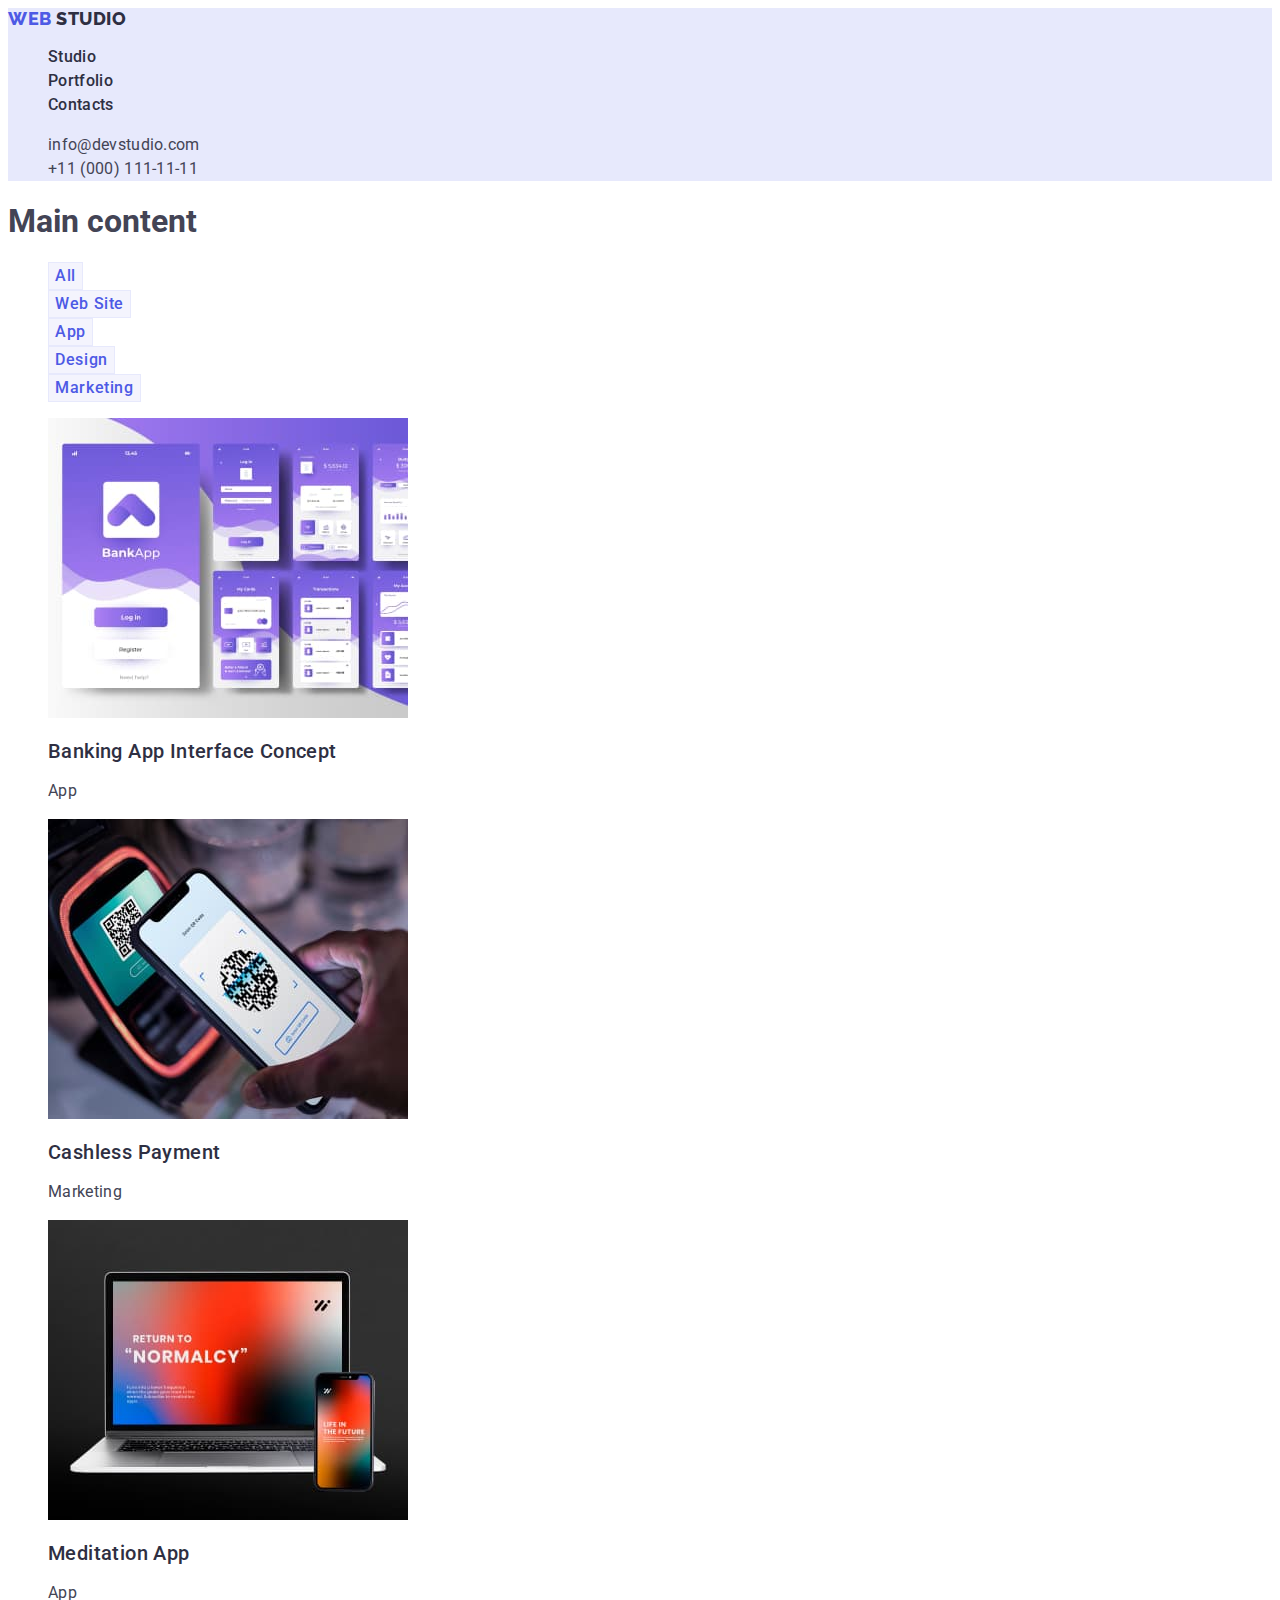
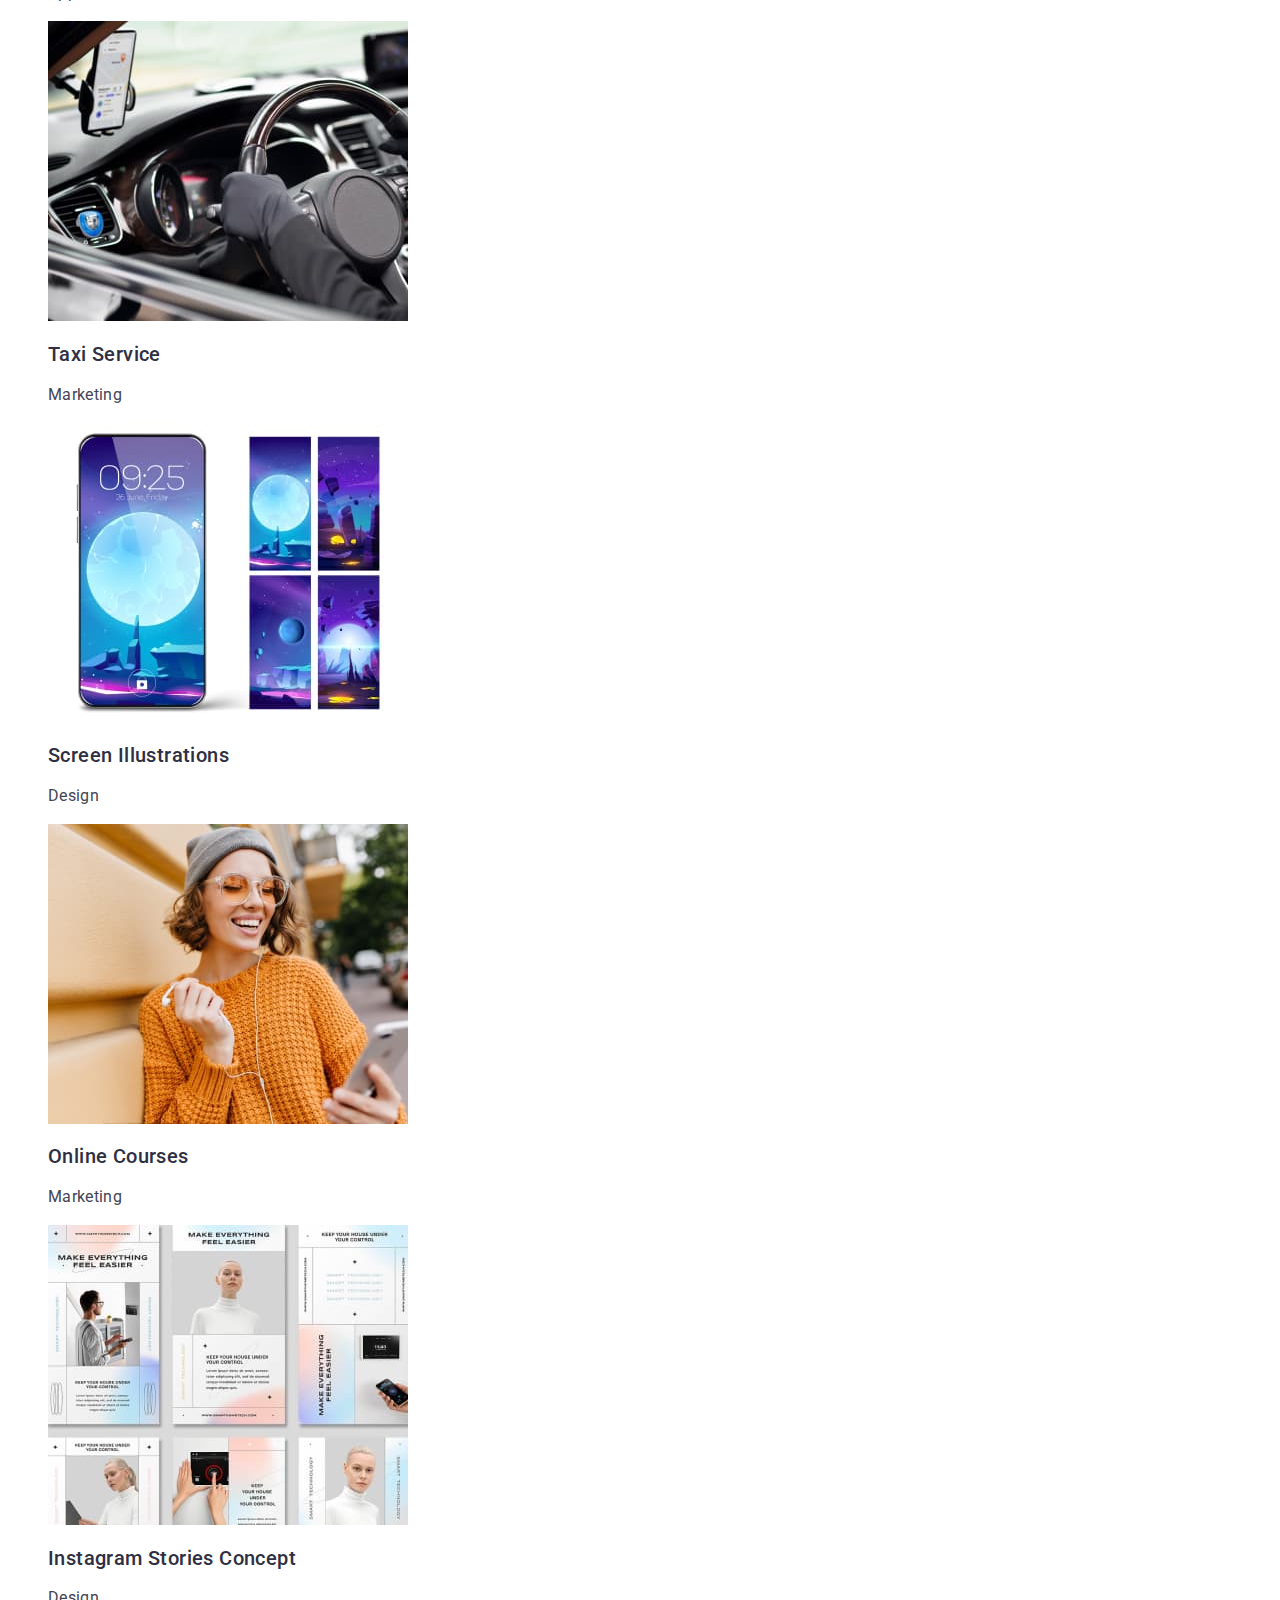
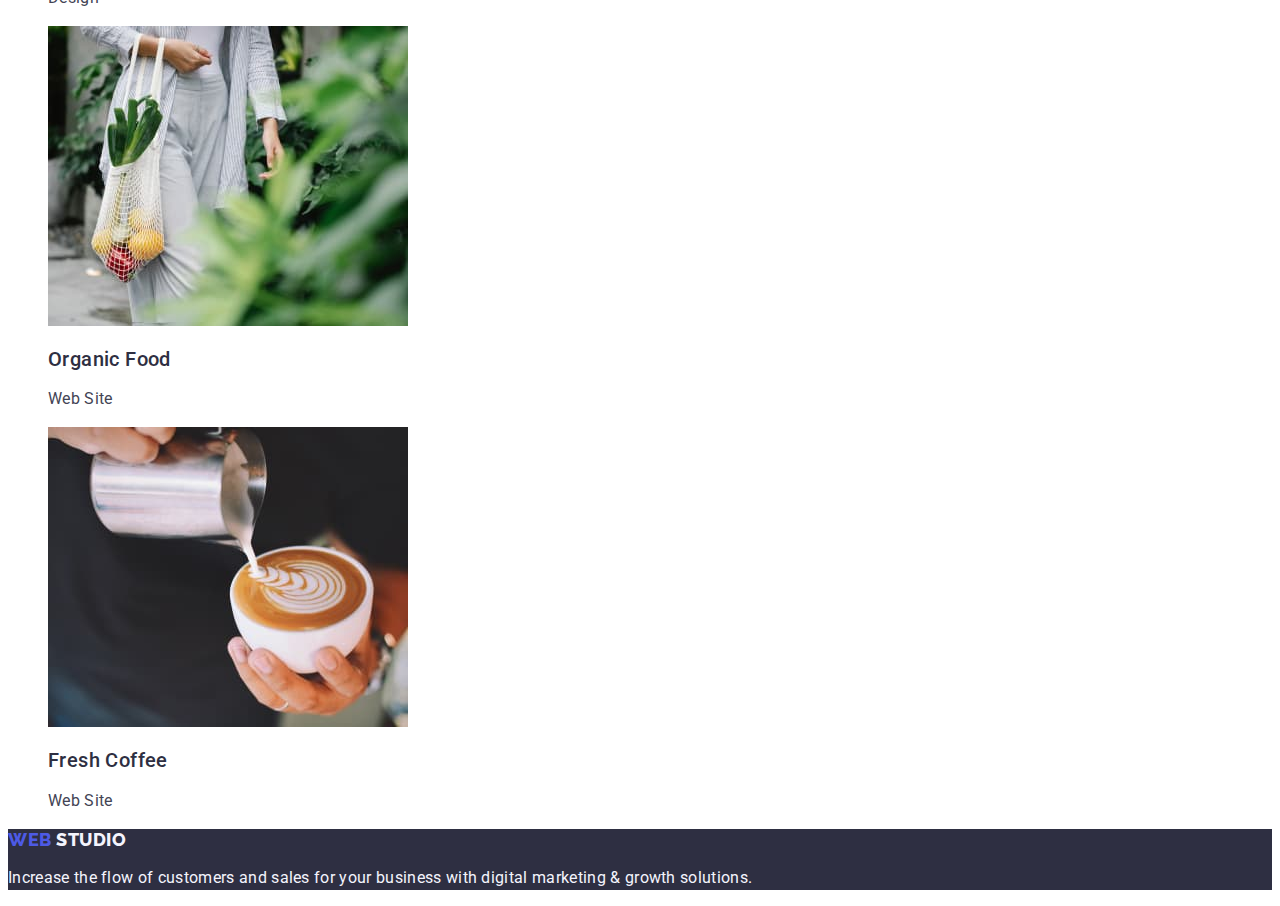
==== portfolio.html @ 9fca0a79 "Initial commit" ====
<!DOCTYPE html>
<html lang="en">
  <head>
    <meta charset="UTF-8" />
    <meta name="viewport" content="width=device-width, initial-scale=1.0" />
    <title>Portfolio</title>
    <link rel="preconnect" href="https://fonts.googleapis.com" />
    <link rel="preconnect" href="https://fonts.gstatic.com" crossorigin />
    <link
      href="https://fonts.googleapis.com/css2?family=Raleway:wght@800&family=Roboto:wght@400;500;700;900&display=swap"
      rel="stylesheet"
    />
    <link rel="stylesheet" href="./css/style.css" />
  </head>
  <body>
    <header class="page-header">
      <nav class="navigation">
        <a class="page-logo link" href="./index.html">
          Web <span class="logo-second-part">Studio</span>
        </a>
        <ul class="menu list">
          <li class="menu-item">
            <a class="menu-link link" href="./index.html">Studio</a>
          </li>
          <li class="menu-item">
            <a class="menu-link link" href="./portfolio.html">Portfolio</a>
          </li>
          <li class="menu-item">
            <a class="menu-link link" href="">Contacts</a>
          </li>
        </ul>
      </nav>
      <address class="contact-info">
        <ul class="contact list">
          <li class="contact-list-item">
            <a class="contact-list-link link" href="mailto:info@devstudio.com"
              >info@devstudio.com</a
            >
          </li>
          <li class="contact-list-item">
            <a class="contact-list-link link" href="tel:+110001111111"
              >+11 (000) 111-11-11</a
            >
          </li>
        </ul>
      </address>
    </header>
    <main>
      <section class="main-section">
        <h1>Main content</h1>
        <ul class="buttin-filter list">
          <li><button class="btn" type="button">All</button></li>
          <li><button class="btn" type="button">Web Site</button></li>
          <li><button class="btn" type="button">App</button></li>
          <li><button class="btn" type="button">Design</button></li>
          <li><button class="btn" type="button">Marketing</button></li>
        </ul>
        <ul class="all-blocks list">
          <li class="block">
            <a href="" class="link"
              ><img
                src="./images/banking_app.jpg"
                alt="Banking App Interface Concept"
                width="360"
              />
              <h2 class="block-title">Banking App Interface Concept</h2>
              <p class="block-text">App</p>
            </a>
          </li>
          <li class="block link">
            <a href="" class="link"
              ><img
                src="./images/cashless_payment.jpg"
                alt="Cashless Payment"
                width="360"
              />
              <h2 class="block-title">Cashless Payment</h2>
              <p class="block-text">Marketing</p>
            </a>
          </li>
          <li class="block link">
            <a href="" class="link"
              ><img
                src="./images/meditation_app.jpg"
                alt="Meditation App"
                width="360"
              />
              <h2 class="block-title">Meditation App</h2>
              <p class="block-text">App</p>
            </a>
          </li>
          <li class="block link">
            <a href="" class="link">
              <img
                src="./images/taxi_service.jpg"
                alt="Taxi Service"
                width="360"
              />
              <h2 class="block-title">Taxi Service</h2>
              <p class="block-text">Marketing</p>
            </a>
          </li>
          <li class="block link">
            <a href="" class="link">
              <img
                src="./images/screen_illustrations.jpg"
                alt="Screen Illustrations"
                width="360"
              />
              <h2 class="block-title">Screen Illustrations</h2>
              <p class="block-text">Design</p>
            </a>
          </li>
          <li class="block link">
            <a href="" class="link">
              <img
                src="./images/online_courses.jpg"
                alt="Online Courses"
                width="360"
              />
              <h2 class="block-title">Online Courses</h2>
              <p class="block-text">Marketing</p>
            </a>
          </li>
          <li class="block link">
            <a href="" class="link">
              <img
                src="./images/instagram_stories_concept.jpg"
                alt="Instagram Stories Concept"
                width="360"
              />
              <h2 class="block-title">Instagram Stories Concept</h2>
              <p class="block-text">Design</p>
            </a>
          </li>
          <li class="block link">
            <a href="" class="link">
              <img
                src="./images/organic_food.jpg"
                alt="Organic Food"
                width="360"
              />
              <h2 class="block-title">Organic Food</h2>
              <p class="block-text">Web Site</p>
            </a>
          </li>
          <li class="block link">
            <a href="" class="link">
              <img
                src="./images/fresh_coffee.jpg"
                alt="Fresh Coffee"
                width="360"
              />
              <h2 class="block-title">Fresh Coffee</h2>
              <p class="block-text">Web Site</p>
            </a>
          </li>
        </ul>
      </section>
    </main>
    <footer class="footer">
      <a class="footer-logo link" href="./index.html">
        Web <span class="footer-logo-second-part">Studio</span>
      </a>
      <p class="footer-description">
        Increase the flow of customers and sales for your business with digital
        marketing & growth solutions.
      </p>
    </footer>
  </body>
</html>
---- css/style.css ----
/*Common styles*/
:root {
  --primary-color: #2e2f42; /*Modal overlay, main color*/
  --secondary-color: #434455; /*Text, secondary color*/
  --accent-color: #4d5ae5; /*Primary Brand, accent color*/
  --focus-color: #ffffff; /*White focus, background*/
  --secondary-background-color: #e7e9fc; /*Accent, bgc of header*/
  --passive-background-color: #f4f4fd; /*Light, button bgc*/
  --active-background-color: #404bbf; /*Pressed state, active bgc*/
}
body {
  font-family: "Roboto", sans-serif;
  color: var(--secondary-color);
  background-color: var(--focus-color);
}
.link {
  text-decoration: none;
}
.list {
  list-style: none;
}
button:hover,
button:focus {
  color: var(--focus-color);
  background-color: var(--active-background-color);
}
.button {
  font-family: "Roboto", sans-serif;
  background-color: var(--accent-color);
  color: var(--focus-color);
}
button {
  cursor: pointer;
  color: var(--accent-color);
  font-size: 16px;
  font-style: normal;
  font-weight: 500;
  line-height: 1.5;
  letter-spacing: 0.04em;
  border: 1px solid var(--secondary-background-color);
  background-color: var(--passive-background-color);
}
.btn {
  font-family: "Roboto", sans-serif;
}
a:hover,
a:focus {
  color: var(--active-background-color);
}
/*Common styles*/

/* Header styles*/
.page-header {
  background: var(--secondary-background-color);
}
.page-logo {
  font-family: "Raleway", sans-serif;
  font-weight: 800;
  font-size: 18px;
  line-height: 1.17;
  letter-spacing: 0.03em;
  text-transform: uppercase;
  color: var(--accent-color);
  text-decoration: none;
}
.logo-second-part {
  color: var(--primary-color);
}
.menu-link {
  font-weight: 500;
  font-size: 16px;
  line-height: 1.5;
  letter-spacing: 0.02em;
  color: var(--primary-color);
}
.menu-link:hover,
.menu-link:focus {
  color: var(--active-background-color);
}
.contact-info {
  font-style: normal;
}
.contact-list-link {
  line-height: 1.5;
  letter-spacing: 0.02em;
  color: var(--secondary-color);
}
.contact-list-link:hover,
.contact-list-link:focus {
  color: var(--active-background-color);
}
/* Header styles*/

/*Main page styles*/
.list-item-heading {
  font-weight: 500;
  font-size: 20px;
  line-height: 1.2;
  letter-spacing: 0.02em;
  color: var(--primary-color);
}
.list-item-description {
  font-size: 16px;
  line-height: 1.5;
  letter-spacing: 0.02em;
  color: var(--secondary-color);
}
.list-item {
  background-color: #ffffff;
}
.secondary-title {
  font-size: 36px;
  line-height: 1.11;
  text-align: center;
  letter-spacing: 0.02em;
  text-transform: capitalize;
  color: var(--primary-color);
}
.our-team {
  background-color: var(--passive-background-color);
}
.order-service {
  background-color: var(--primary-color);
}
.main-title {
  font-size: 56px;
  line-height: 1.07;
  letter-spacing: 0.02em;
  color: var(--focus-color);
  text-align: center;
}

/*Main page styles*/
.section-title {
  font-size: 20px;
  font-weight: 500;
  color: var(--primary-color);
  line-height: 1.2;
}
.section-text {
  font-size: 16px;
  color: var(--secondary-color);
  line-height: 1.5;
}
/*Portfolio styles*/
.block-title {
  font-weight: 500;
  font-size: 20px;
  line-height: 1.2;
  letter-spacing: 0.02em;
  color: var(--primary-color);
}
.block-text {
  line-height: 1.5;
  letter-spacing: 0.02em;
  color: var(--secondary-color);
}
/*Portfolio styles*/

/*Footer styles*/
.footer {
  background-color: var(--primary-color);
}
.footer-logo {
  font-family: "Raleway", sans-serif;
  font-weight: 800;
  font-size: 18px;
  line-height: 1.17;
  letter-spacing: 0.03em;
  text-transform: uppercase;
  color: var(--accent-color);
  text-decoration: none;
}
.footer-logo-second-part {
  color: var(--passive-background-color);
}
.footer-description {
  line-height: 1.5;
  color: var(--passive-background-color);
  letter-spacing: 0.02em;
}
/*Footer styles*/
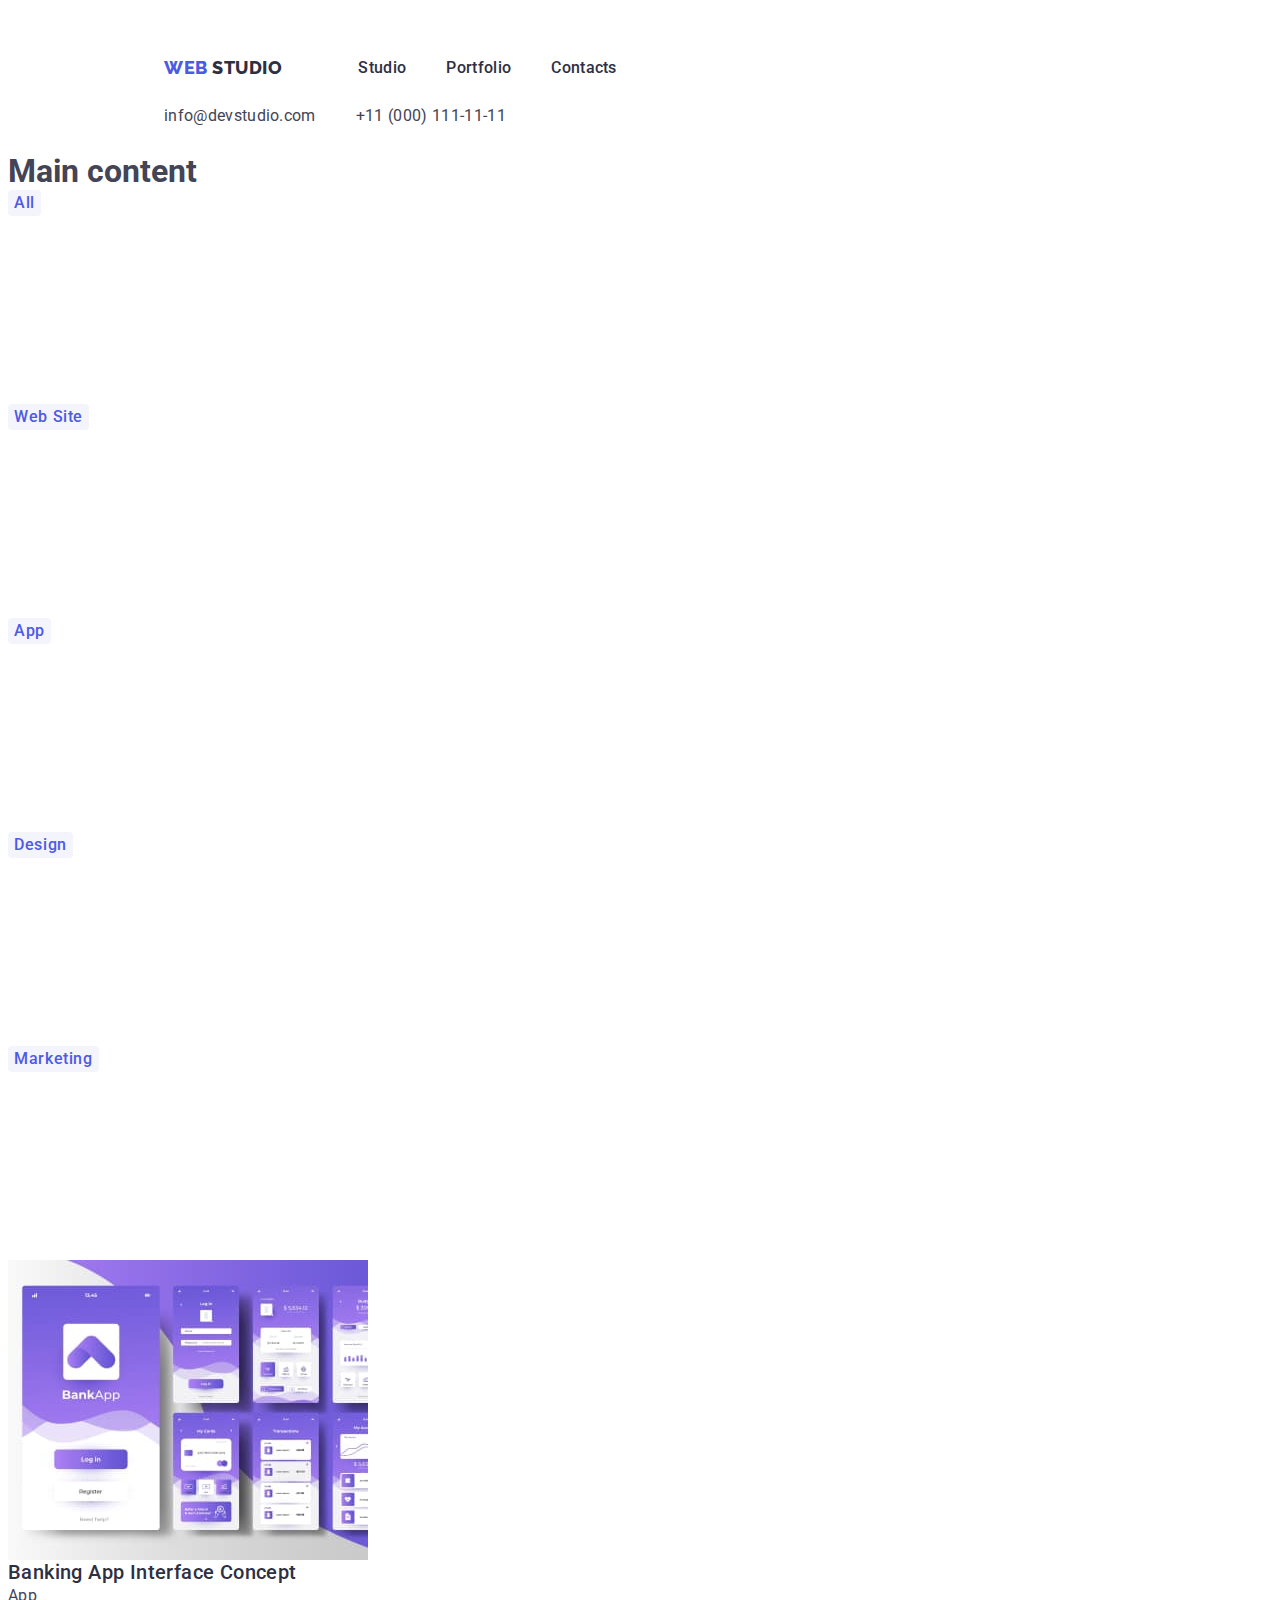
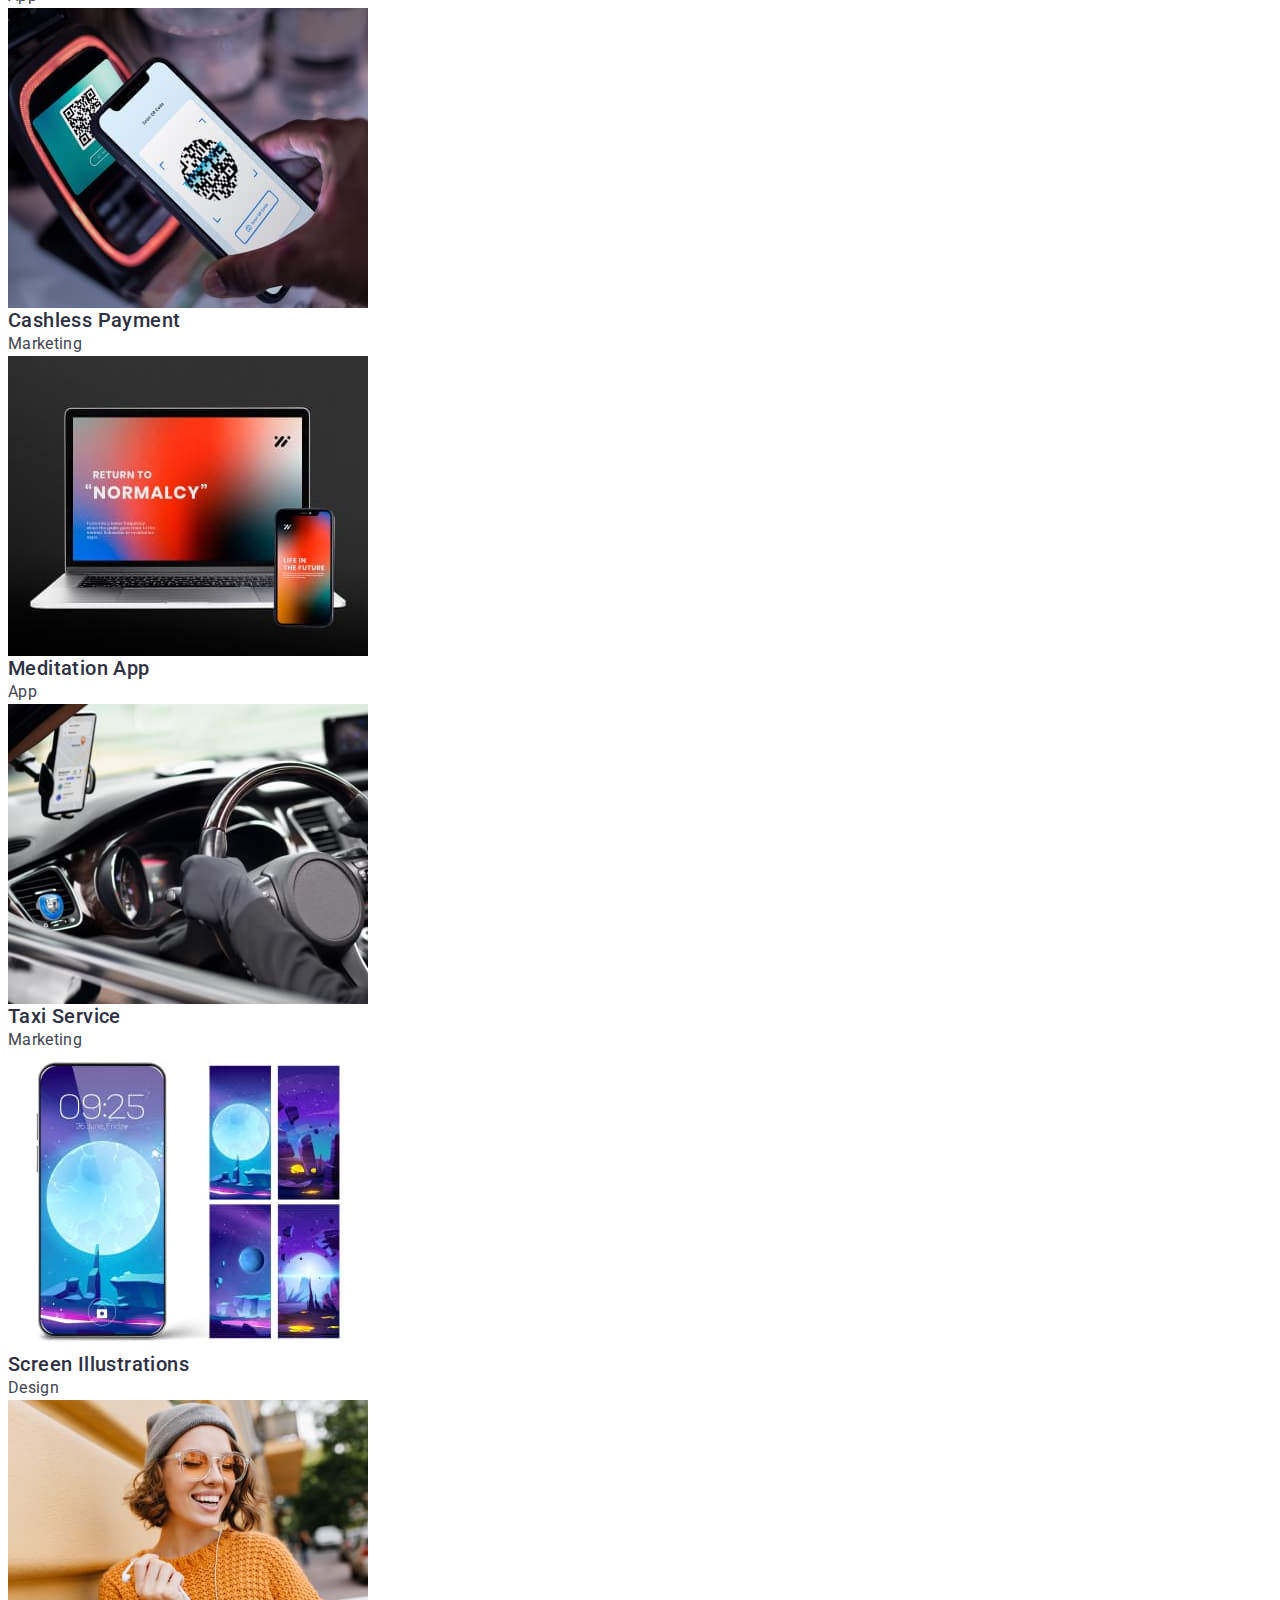
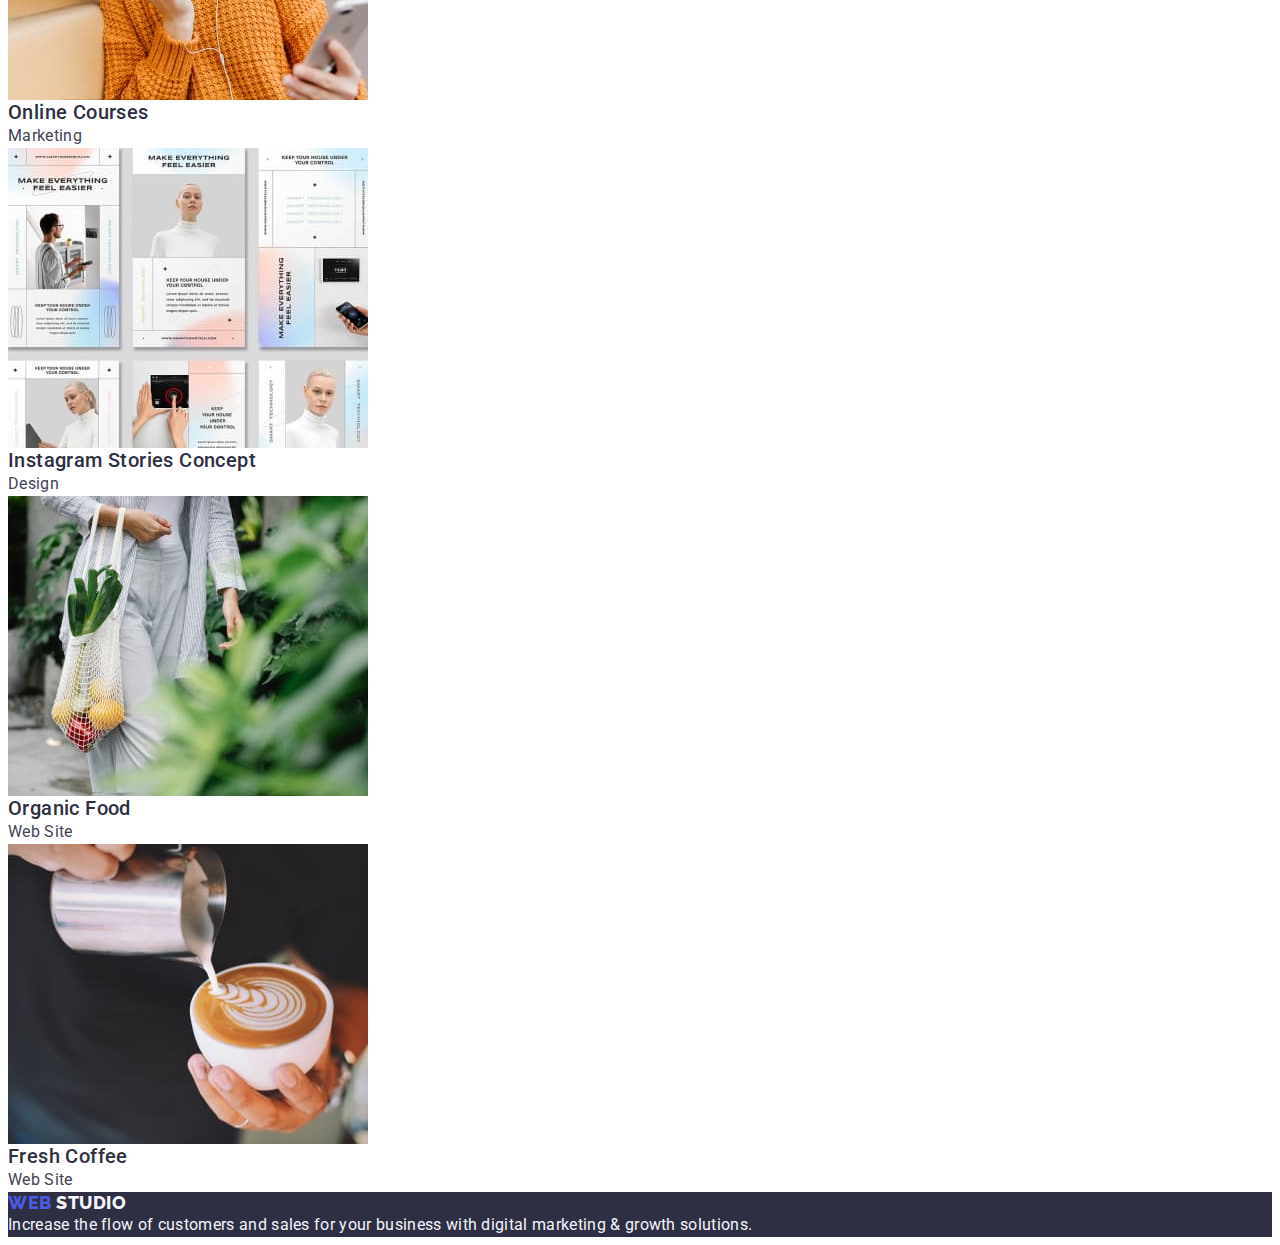
==== commit f54faef9: "added new css properties" ====
--- a/portfolio.html
+++ b/portfolio.html
@@ -10,6 +10,14 @@
       href="https://fonts.googleapis.com/css2?family=Raleway:wght@800&family=Roboto:wght@400;500;700;900&display=swap"
       rel="stylesheet"
     />
+    <link
+      rel="stylesheet"
+      href="https://cdnjs.cloudflare.com/ajax/libs/modern-normalize/2.0.0/modern-normalize.min.css"
+      integrity="sha512-4xo8blKMVCiXpTaLzQSLSw3KFOVPWhm/TRtuPVc4WG6kUgjH6J03IBuG7JZPkcWMxJ5huwaBpOpnwYElP/m6wg=="
+      crossorigin="anonymous"
+      referrerpolicy="no-referrer"
+    />
+
     <link rel="stylesheet" href="./css/style.css" />
   </head>
   <body>
@@ -48,7 +56,7 @@
     <main>
       <section class="main-section">
         <h1>Main content</h1>
-        <ul class="buttin-filter list">
+        <ul class="button-filter list">
           <li><button class="btn" type="button">All</button></li>
           <li><button class="btn" type="button">Web Site</button></li>
           <li><button class="btn" type="button">App</button></li>
--- a/css/style.css
+++ b/css/style.css
@@ -8,10 +8,32 @@
   --passive-background-color: #f4f4fd; /*Light, button bgc*/
   --active-background-color: #404bbf; /*Pressed state, active bgc*/
 }
+*, 
+*::before, 
+*::after {
+    box-sizing: border-box;
+}
 body {
   font-family: "Roboto", sans-serif;
   color: var(--secondary-color);
   background-color: var(--focus-color);
+}
+h1, h2, h3, h4, h5, h6 {
+  margin: 0;
+}
+p {
+  margin: 0;
+}
+ul {
+  margin: 0;
+  padding-left: 0;
+  list-style-type: none;
+}
+img {
+  display: block;
+  max-width: 100%;
+  object-fit: cover;
+  /* height: auto; */
 }
 .link {
   text-decoration: none;
@@ -37,21 +59,72 @@
   font-weight: 500;
   line-height: 1.5;
   letter-spacing: 0.04em;
-  border: 1px solid var(--secondary-background-color);
+  border: none;
+  /* padding: 356px 635px 188px 635px; */
+  margin-bottom: 188px;
   background-color: var(--passive-background-color);
 }
 .btn {
+  border-radius: 4px;
   font-family: "Roboto", sans-serif;
 }
 a:hover,
 a:focus {
   color: var(--active-background-color);
 }
+
+.container { 
+max-width: 1440px;
+padding-left:  
+padding-right:  
+margin-left:  
+margin-right:  
+}
+.visually-hidden {
+position: absolute;
+width: 1px;
+height: 1px;
+margin: -1px;
+border: 0;
+padding: 0;
+white-space: nowrap;
+clip-path: inset(100%);
+clip: rect(0 0 0 0);
+overflow: hidden;
+}
+
 /*Common styles*/
 
 /* Header styles*/
+/* .page-header .container  */
+.container .page-header {
+  display: flex;
+  justify-content: space-between;
+  /* align-items: center; */
+  
+}
+.menu .list {
+  display: flex;
+  gap: 24px;
+}
 .page-header {
-  background: var(--secondary-background-color);
+  padding-top: 24px;
+  padding-bottom: 24px;
+  padding-left: 156px;
+  
+}
+.navigation {
+  display: inline-flex;
+  justify-content: space-between;
+  align-items: center;
+}
+.menu {
+  display: inline-flex;
+  column-gap: 40px;
+}
+.contact {
+  display: inline-flex;
+  column-gap: 40px;
 }
 .page-logo {
   font-family: "Raleway", sans-serif;
@@ -62,25 +135,40 @@
   text-transform: uppercase;
   color: var(--accent-color);
   text-decoration: none;
+  padding-right: 76px;
 }
 .logo-second-part {
   color: var(--primary-color);
 }
-.menu-link {
+.menu .menu-link {
+  display: block;
   font-weight: 500;
   font-size: 16px;
   line-height: 1.5;
   letter-spacing: 0.02em;
+  padding-top: 24px;
+  padding-bottom: 24px;
   color: var(--primary-color);
 }
 .menu-link:hover,
 .menu-link:focus {
   color: var(--active-background-color);
 }
+/* .contact-info {
+  display: block;
+  justify-content: space-between;
+  align-items: center;
+} */
+
 .contact-info {
+  display: flex;
   font-style: normal;
 }
+/* .menu list .menu-item {
+  
+} */
 .contact-list-link {
+  display: flex;
   line-height: 1.5;
   letter-spacing: 0.02em;
   color: var(--secondary-color);
@@ -89,9 +177,52 @@
 .contact-list-link:focus {
   color: var(--active-background-color);
 }
+
 /* Header styles*/
 
 /*Main page styles*/
+.container .order-service {
+  margin-left: auto;
+  margin-right: auto;
+  padding-bottom: 120px;
+}
+.order-service {
+  background-color: var(--primary-color);
+}
+.main-title {
+  width: 500px;
+  font-size: 56px;
+  line-height: 1.07;
+  letter-spacing: 0.02em;
+  color: var(--focus-color);
+  text-align: center;
+  padding-top: 188px;
+}
+
+.container .main-content {
+  /* display: inline-flex;
+  flex-direction: column;
+  align-items: flex-start; */
+  padding-bottom: 120px;
+}
+.main-content-list {
+  display: flex;
+  flex-direction: wrap;
+  /* align-items: flex-start; */
+  gap: 24px;
+  padding: 120px 156px;
+}
+.main-content-list .list-item {
+  width: calc((100%-72px)/4);
+}
+.list-item-heading {
+  padding-bottom: 8px;
+}
+/* .main-content-list list {
+  display: inline-flex;
+  flex-direction: column;
+  align-items: flex-start;
+} */
 .list-item-heading {
   font-weight: 500;
   font-size: 20px;
@@ -107,6 +238,19 @@
 }
 .list-item {
   background-color: #ffffff;
+}
+.container .secondary-contant {
+  padding-bottom: 120px;
+  display: flex;
+}
+.secondary-contant-list {
+  display: flex;
+  flex-direction: wrap;
+  /* align-items: flex-start; */
+  gap: 24px;
+}
+.secondary-contant-list .list-item {
+  width: calc((100%-48px)/3);
 }
 .secondary-title {
   font-size: 36px;
@@ -115,19 +259,20 @@
   letter-spacing: 0.02em;
   text-transform: capitalize;
   color: var(--primary-color);
+  padding-bottom: 72px;
+  padding-top: 120px;
 }
 .our-team {
   background-color: var(--passive-background-color);
 }
-.order-service {
-  background-color: var(--primary-color);
-}
-.main-title {
-  font-size: 56px;
-  line-height: 1.07;
-  letter-spacing: 0.02em;
-  color: var(--focus-color);
-  text-align: center;
+.our-team-list {
+  display: flex;
+  flex-direction: wrap;
+  /* align-items: flex-start; */
+  gap: 24px;
+}
+.our-team-list .list-item {
+  width: calc((100%-48px)/4);
 }
 
 /*Main page styles*/
@@ -158,6 +303,10 @@
 /*Portfolio styles*/
 
 /*Footer styles*/
+.container .footer {
+  display: flex;
+  align-items: center;
+}
 .footer {
   background-color: var(--primary-color);
 }
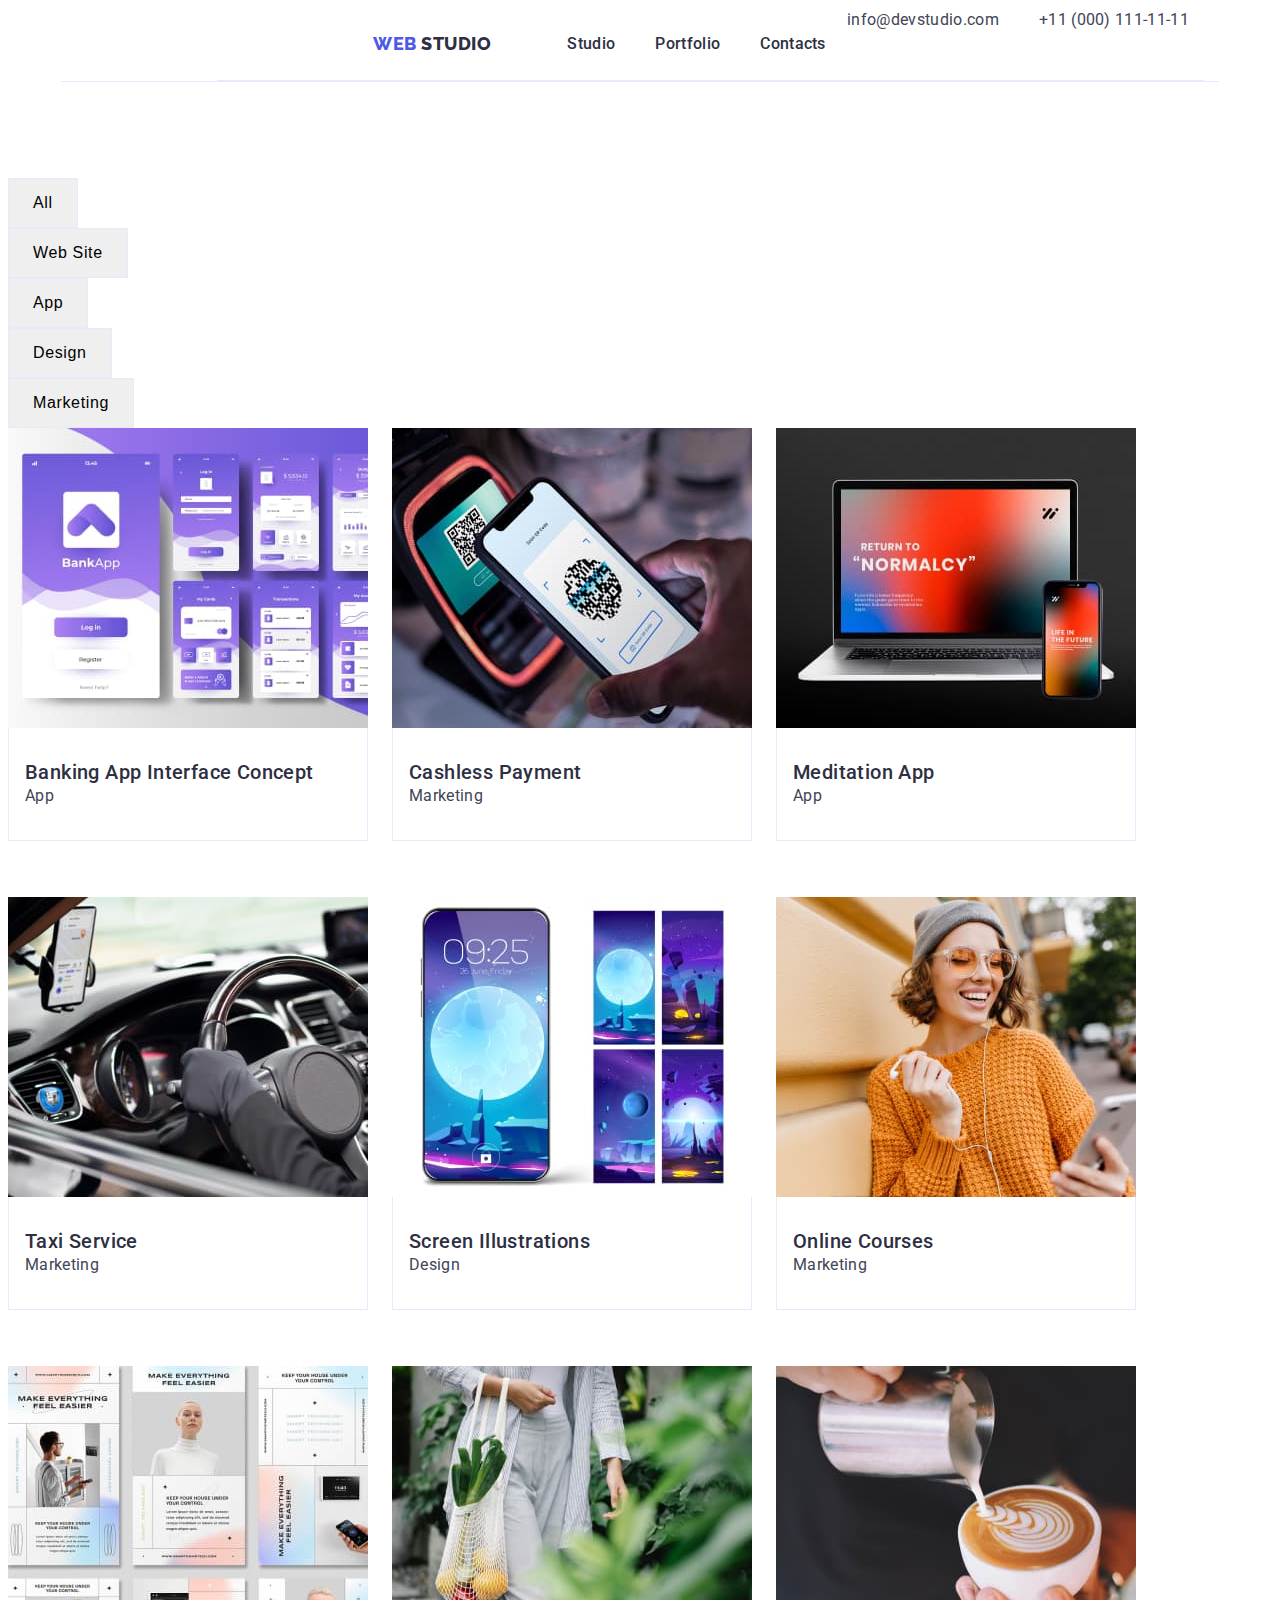
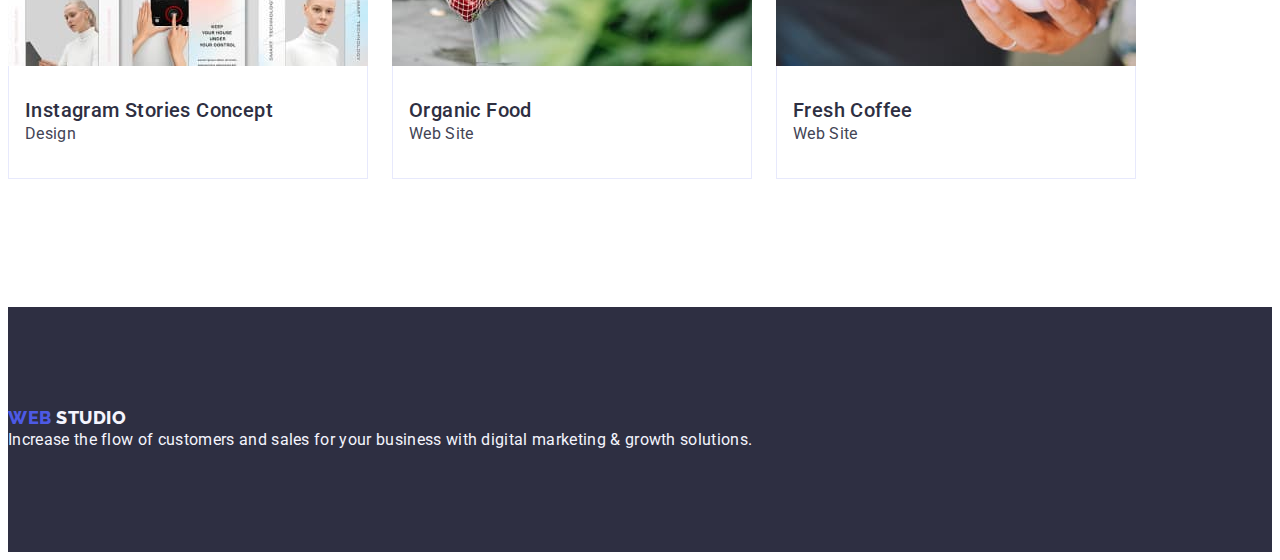
==== commit 675c8326: "change html and css files after verification" ====
--- a/portfolio.html
+++ b/portfolio.html
@@ -22,148 +22,170 @@
   </head>
   <body>
     <header class="page-header">
-      <nav class="navigation">
-        <a class="page-logo link" href="./index.html">
-          Web <span class="logo-second-part">Studio</span>
-        </a>
-        <ul class="menu list">
-          <li class="menu-item">
-            <a class="menu-link link" href="./index.html">Studio</a>
-          </li>
-          <li class="menu-item">
-            <a class="menu-link link" href="./portfolio.html">Portfolio</a>
-          </li>
-          <li class="menu-item">
-            <a class="menu-link link" href="">Contacts</a>
-          </li>
-        </ul>
-      </nav>
-      <address class="contact-info">
-        <ul class="contact list">
-          <li class="contact-list-item">
-            <a class="contact-list-link link" href="mailto:info@devstudio.com"
-              >info@devstudio.com</a
-            >
-          </li>
-          <li class="contact-list-item">
-            <a class="contact-list-link link" href="tel:+110001111111"
-              >+11 (000) 111-11-11</a
-            >
-          </li>
-        </ul>
-      </address>
+      <div class="container page-header">
+        <nav class="navigation">
+          <a class="page-logo link" href="./index.html">
+            Web <span class="logo-second-part">Studio</span>
+          </a>
+          <ul class="menu list">
+            <li class="menu-item">
+              <a class="menu-link link" href="./index.html">Studio</a>
+            </li>
+            <li class="menu-item">
+              <a class="menu-link link" href="./portfolio.html">Portfolio</a>
+            </li>
+            <li class="menu-item">
+              <a class="menu-link link" href="">Contacts</a>
+            </li>
+          </ul>
+        </nav>
+        <address class="contact-info">
+          <ul class="contact list">
+            <li class="contact-list-item">
+              <a class="contact-list-link link" href="mailto:info@devstudio.com"
+                >info@devstudio.com</a
+              >
+            </li>
+            <li class="contact-list-item">
+              <a class="contact-list-link link" href="tel:+110001111111"
+                >+11 (000) 111-11-11</a
+              >
+            </li>
+          </ul>
+        </address>
+      </div>
     </header>
     <main>
-      <section class="main-section">
-        <h1>Main content</h1>
-        <ul class="button-filter list">
-          <li><button class="btn" type="button">All</button></li>
-          <li><button class="btn" type="button">Web Site</button></li>
-          <li><button class="btn" type="button">App</button></li>
-          <li><button class="btn" type="button">Design</button></li>
-          <li><button class="btn" type="button">Marketing</button></li>
-        </ul>
-        <ul class="all-blocks list">
-          <li class="block">
-            <a href="" class="link"
-              ><img
-                src="./images/banking_app.jpg"
-                alt="Banking App Interface Concept"
-                width="360"
-              />
-              <h2 class="block-title">Banking App Interface Concept</h2>
-              <p class="block-text">App</p>
-            </a>
-          </li>
-          <li class="block link">
-            <a href="" class="link"
-              ><img
-                src="./images/cashless_payment.jpg"
-                alt="Cashless Payment"
-                width="360"
-              />
-              <h2 class="block-title">Cashless Payment</h2>
-              <p class="block-text">Marketing</p>
-            </a>
-          </li>
-          <li class="block link">
-            <a href="" class="link"
-              ><img
-                src="./images/meditation_app.jpg"
-                alt="Meditation App"
-                width="360"
-              />
-              <h2 class="block-title">Meditation App</h2>
-              <p class="block-text">App</p>
-            </a>
-          </li>
-          <li class="block link">
-            <a href="" class="link">
-              <img
-                src="./images/taxi_service.jpg"
-                alt="Taxi Service"
-                width="360"
-              />
-              <h2 class="block-title">Taxi Service</h2>
-              <p class="block-text">Marketing</p>
-            </a>
-          </li>
-          <li class="block link">
-            <a href="" class="link">
-              <img
-                src="./images/screen_illustrations.jpg"
-                alt="Screen Illustrations"
-                width="360"
-              />
-              <h2 class="block-title">Screen Illustrations</h2>
-              <p class="block-text">Design</p>
-            </a>
-          </li>
-          <li class="block link">
-            <a href="" class="link">
-              <img
-                src="./images/online_courses.jpg"
-                alt="Online Courses"
-                width="360"
-              />
-              <h2 class="block-title">Online Courses</h2>
-              <p class="block-text">Marketing</p>
-            </a>
-          </li>
-          <li class="block link">
-            <a href="" class="link">
-              <img
-                src="./images/instagram_stories_concept.jpg"
-                alt="Instagram Stories Concept"
-                width="360"
-              />
-              <h2 class="block-title">Instagram Stories Concept</h2>
-              <p class="block-text">Design</p>
-            </a>
-          </li>
-          <li class="block link">
-            <a href="" class="link">
-              <img
-                src="./images/organic_food.jpg"
-                alt="Organic Food"
-                width="360"
-              />
-              <h2 class="block-title">Organic Food</h2>
-              <p class="block-text">Web Site</p>
-            </a>
-          </li>
-          <li class="block link">
-            <a href="" class="link">
-              <img
-                src="./images/fresh_coffee.jpg"
-                alt="Fresh Coffee"
-                width="360"
-              />
-              <h2 class="block-title">Fresh Coffee</h2>
-              <p class="block-text">Web Site</p>
-            </a>
-          </li>
-        </ul>
+      <section class="portfolio-main-section">
+        <div class="container portfolio-main">
+          <h1 class="visually-hidden">Main content</h1>
+          <ul class="button-filter list">
+            <li><button class="btn" type="button">All</button></li>
+            <li><button class="btn" type="button">Web Site</button></li>
+            <li><button class="btn" type="button">App</button></li>
+            <li><button class="btn" type="button">Design</button></li>
+            <li><button class="btn" type="button">Marketing</button></li>
+          </ul>
+          <ul class="all-blocks-list">
+            <li class="block link">
+              <a href="" class="link"
+                ><img
+                  src="./images/banking_app.jpg"
+                  alt="Banking App Interface Concept"
+                  width="360"
+                />
+                <div class="container-about">
+                  <h2 class="block-title">Banking App Interface Concept</h2>
+                  <p class="block-text">App</p>
+                </div>
+              </a>
+            </li>
+            <li class="block link">
+              <a href="" class="link"
+                ><img
+                  src="./images/cashless_payment.jpg"
+                  alt="Cashless Payment"
+                  width="360"
+                />
+                <div class="container-about">
+                  <h2 class="block-title">Cashless Payment</h2>
+                  <p class="block-text">Marketing</p>
+                </div>
+              </a>
+            </li>
+            <li class="block link">
+              <a href="" class="link"
+                ><img
+                  src="./images/meditation_app.jpg"
+                  alt="Meditation App"
+                  width="360"
+                />
+                <div class="container-about">
+                  <h2 class="block-title">Meditation App</h2>
+                  <p class="block-text">App</p>
+                </div>
+              </a>
+            </li>
+            <li class="block link">
+              <a href="" class="link">
+                <img
+                  src="./images/taxi_service.jpg"
+                  alt="Taxi Service"
+                  width="360"
+                />
+                <div class="container-about">
+                  <h2 class="block-title">Taxi Service</h2>
+                  <p class="block-text">Marketing</p>
+                </div>
+              </a>
+            </li>
+            <li class="block link">
+              <a href="" class="link">
+                <img
+                  src="./images/screen_illustrations.jpg"
+                  alt="Screen Illustrations"
+                  width="360"
+                />
+                <div class="container-about">
+                  <h2 class="block-title">Screen Illustrations</h2>
+                  <p class="block-text">Design</p>
+                </div>
+              </a>
+            </li>
+            <li class="block link">
+              <a href="" class="link">
+                <img
+                  src="./images/online_courses.jpg"
+                  alt="Online Courses"
+                  width="360"
+                />
+                <div class="container-about">
+                  <h2 class="block-title">Online Courses</h2>
+                  <p class="block-text">Marketing</p>
+                </div>
+              </a>
+            </li>
+            <li class="block link">
+              <a href="" class="link">
+                <img
+                  src="./images/instagram_stories_concept.jpg"
+                  alt="Instagram Stories Concept"
+                  width="360"
+                />
+                <div class="container-about">
+                  <h2 class="block-title">Instagram Stories Concept</h2>
+                  <p class="block-text">Design</p>
+                </div>
+              </a>
+            </li>
+            <li class="block link">
+              <a href="" class="link">
+                <img
+                  src="./images/organic_food.jpg"
+                  alt="Organic Food"
+                  width="360"
+                />
+                <div class="container-about">
+                  <h2 class="block-title">Organic Food</h2>
+                  <p class="block-text">Web Site</p>
+                </div>
+              </a>
+            </li>
+            <li class="block link">
+              <a href="" class="link">
+                <img
+                  src="./images/fresh_coffee.jpg"
+                  alt="Fresh Coffee"
+                  width="360"
+                />
+                <div class="container-about">
+                  <h2 class="block-title">Fresh Coffee</h2>
+                  <p class="block-text">Web Site</p>
+                </div>
+              </a>
+            </li>
+          </ul>
+        </div>
       </section>
     </main>
     <footer class="footer">
--- a/css/style.css
+++ b/css/style.css
@@ -8,17 +8,22 @@
   --passive-background-color: #f4f4fd; /*Light, button bgc*/
   --active-background-color: #404bbf; /*Pressed state, active bgc*/
 }
-*, 
-*::before, 
+*,
+*::before,
 *::after {
-    box-sizing: border-box;
+  box-sizing: border-box;
 }
 body {
   font-family: "Roboto", sans-serif;
   color: var(--secondary-color);
   background-color: var(--focus-color);
 }
-h1, h2, h3, h4, h5, h6 {
+h1,
+h2,
+h3,
+h4,
+h5,
+h6 {
   margin: 0;
 }
 p {
@@ -43,84 +48,94 @@
 }
 button:hover,
 button:focus {
+  border: 1px solid transparent
   color: var(--focus-color);
   background-color: var(--active-background-color);
 }
+.button-filter list {
+  display: flex;
+  justify-content: center;
+  gap: 24px;
+  margin-bottom: 72px;
+}
 .button {
+  display: block;
+  min-width: 169px;
+  height: 56px;
   font-family: "Roboto", sans-serif;
+  border: none;
   background-color: var(--accent-color);
   color: var(--focus-color);
+  border-radius: 4px;
+  cursor: pointer;
 }
 button {
-  cursor: pointer;
-  color: var(--accent-color);
+  /* display: block;
+  min-width: 169px;
+  height: 56px */
+  /* cursor: pointer; */
+  /* color: var(--accent-color); */
   font-size: 16px;
   font-style: normal;
   font-weight: 500;
   line-height: 1.5;
   letter-spacing: 0.04em;
-  border: none;
+  /* display: inline-flex;
+  align-items: flex-start; */
+
   /* padding: 356px 635px 188px 635px; */
-  margin-bottom: 188px;
-  background-color: var(--passive-background-color);
+  /* margin-bottom: 188px; */
 }
 .btn {
-  border-radius: 4px;
-  font-family: "Roboto", sans-serif;
+  padding: 12px 24px;
+  border: 1px solid var(--secondary-background-color)
 }
 a:hover,
 a:focus {
   color: var(--active-background-color);
 }
 
-.container { 
-max-width: 1440px;
-padding-left:  
-padding-right:  
-margin-left:  
-margin-right:  
-}
-.visually-hidden {
-position: absolute;
-width: 1px;
-height: 1px;
-margin: -1px;
-border: 0;
-padding: 0;
-white-space: nowrap;
-clip-path: inset(100%);
-clip: rect(0 0 0 0);
-overflow: hidden;
+.container {
+  max-width: 1440px;
+  /* padding-left: 0;
+  padding-right: 0;
+  margin-left: 0;
+  margin-right: 0; */
 }
 
 /*Common styles*/
 
 /* Header styles*/
 /* .page-header .container  */
-.container .page-header {
+.page-header {
   display: flex;
   justify-content: space-between;
-  /* align-items: center; */
-  
-}
-.menu .list {
-  display: flex;
-  gap: 24px;
-}
-.page-header {
-  padding-top: 24px;
-  padding-bottom: 24px;
+  width: 1158px;
+  margin: 0 auto;
+  padding: 0 15px;
   padding-left: 156px;
-  
-}
+  border-bottom: 1px solid var(--secondary-background-color);
+}
+/* .container page-header {
+ display: flex;
+  justify-content: space-between;
+  width: 1158px;
+  margin: 0 auto;
+  padding: 0 15px;
+  padding-left: 156px;
+} */
 .navigation {
-  display: inline-flex;
+  display: flex;
   justify-content: space-between;
   align-items: center;
 }
+.menu .list {
+  display: flex;
+  gap: 24px;
+}
 .menu {
-  display: inline-flex;
-  column-gap: 40px;
+  display: flex;
+  gap: 40px;
 }
 .contact {
   display: inline-flex;
@@ -135,7 +150,7 @@
   text-transform: uppercase;
   color: var(--accent-color);
   text-decoration: none;
-  padding-right: 76px;
+  margin-right: 76px;
 }
 .logo-second-part {
   color: var(--primary-color);
@@ -154,19 +169,10 @@
 .menu-link:focus {
   color: var(--active-background-color);
 }
-/* .contact-info {
-  display: block;
-  justify-content: space-between;
-  align-items: center;
-} */
-
 .contact-info {
   display: flex;
   font-style: normal;
 }
-/* .menu list .menu-item {
-  
-} */
 .contact-list-link {
   display: flex;
   line-height: 1.5;
@@ -181,16 +187,17 @@
 /* Header styles*/
 
 /*Main page styles*/
-.container .order-service {
+/* .container .order-service {
   margin-left: auto;
   margin-right: auto;
   padding-bottom: 120px;
-}
+} */
 .order-service {
   background-color: var(--primary-color);
+  padding: 188px 0;
 }
 .main-title {
-  width: 500px;
+  max-width: 496px;
   font-size: 56px;
   line-height: 1.07;
   letter-spacing: 0.02em;
@@ -199,21 +206,33 @@
   padding-top: 188px;
 }
 
-.container .main-content {
-  /* display: inline-flex;
+.main-content {
+  display: inline-flex;
   flex-direction: column;
-  align-items: flex-start; */
-  padding-bottom: 120px;
+  align-items: flex-start;
+  padding: 120px 0;
+}
+.visually-hidden {
+  position: absolute;
+  width: 1px;
+  height: 1px;
+  margin: -1px;
+  border: 0;
+  padding: 0;
+  white-space: nowrap;
+  clip-path: inset(100%);
+  clip: rect(0 0 0 0);
+  overflow: hidden;
 }
 .main-content-list {
   display: flex;
   flex-direction: wrap;
-  /* align-items: flex-start; */
+  align-items: flex-start;
   gap: 24px;
   padding: 120px 156px;
 }
 .main-content-list .list-item {
-  width: calc((100%-72px)/4);
+  width: calc((100%-72px) / 4);
 }
 .list-item-heading {
   padding-bottom: 8px;
@@ -239,9 +258,9 @@
 .list-item {
   background-color: #ffffff;
 }
-.container .secondary-contant {
+.secondary-contant {
   padding-bottom: 120px;
-  display: flex;
+  /* display: flex; */
 }
 .secondary-contant-list {
   display: flex;
@@ -250,7 +269,7 @@
   gap: 24px;
 }
 .secondary-contant-list .list-item {
-  width: calc((100%-48px)/3);
+  width: calc((100%-48px) / 3);
 }
 .secondary-title {
   font-size: 36px;
@@ -259,10 +278,11 @@
   letter-spacing: 0.02em;
   text-transform: capitalize;
   color: var(--primary-color);
-  padding-bottom: 72px;
+  margin-bottom: 72px;
   padding-top: 120px;
 }
 .our-team {
+  padding: 120px 0;
   background-color: var(--passive-background-color);
 }
 .our-team-list {
@@ -272,7 +292,16 @@
   gap: 24px;
 }
 .our-team-list .list-item {
-  width: calc((100%-48px)/4);
+  width: calc((100%-72px) / 4);
+  border-radius: 0px 0px 4px 4px;
+}
+.our-team-list .list-item-heading {
+  text-align: center;
+  margin-bottom: 8px;
+}
+.our-team-list .list-item-description {
+  text-align: center;
+  padding-top: 8px;
 }
 
 /*Main page styles*/
@@ -288,6 +317,25 @@
   line-height: 1.5;
 }
 /*Portfolio styles*/
+.portfolio-main-section {
+  padding-top: 96px;
+  padding-bottom: 120px;
+}
+.all-blocks-list {
+  display: flex;
+  flex-wrap: wrap;
+  column-gap: 24px;
+  row-gap: 48px;
+}
+.list .block {
+  calc((100% - 48px) / 3);
+}
+.container-about {
+  padding: 32px 16px;
+  border: 1px solid var(--secondary-background-color);
+  border-top: none;
+  margin-bottom: 8px;
+}
 .block-title {
   font-weight: 500;
   font-size: 20px;
@@ -308,7 +356,12 @@
   align-items: center;
 }
 .footer {
+  padding: 100px 0;
   background-color: var(--primary-color);
+}
+.footer-logo link {
+  display: inline-block;
+  margin-bottom: 16px;
 }
 .footer-logo {
   font-family: "Raleway", sans-serif;
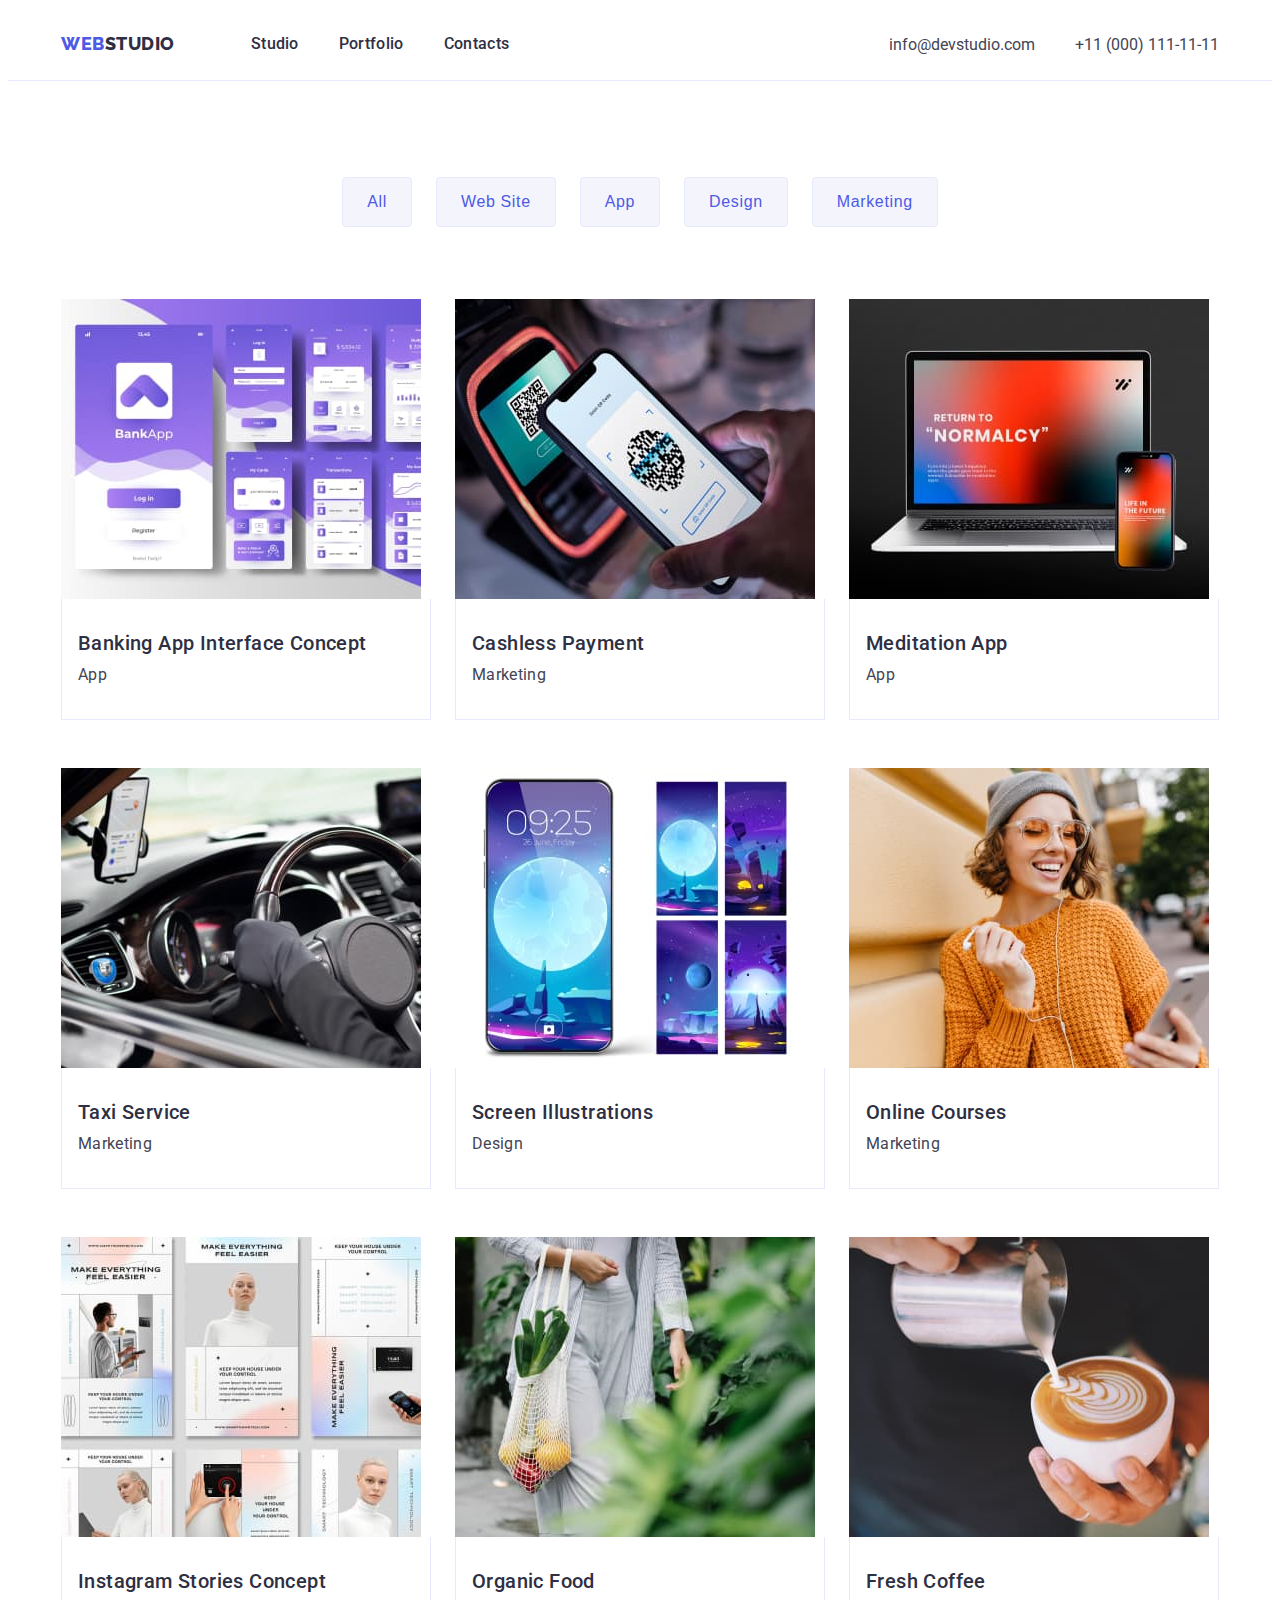
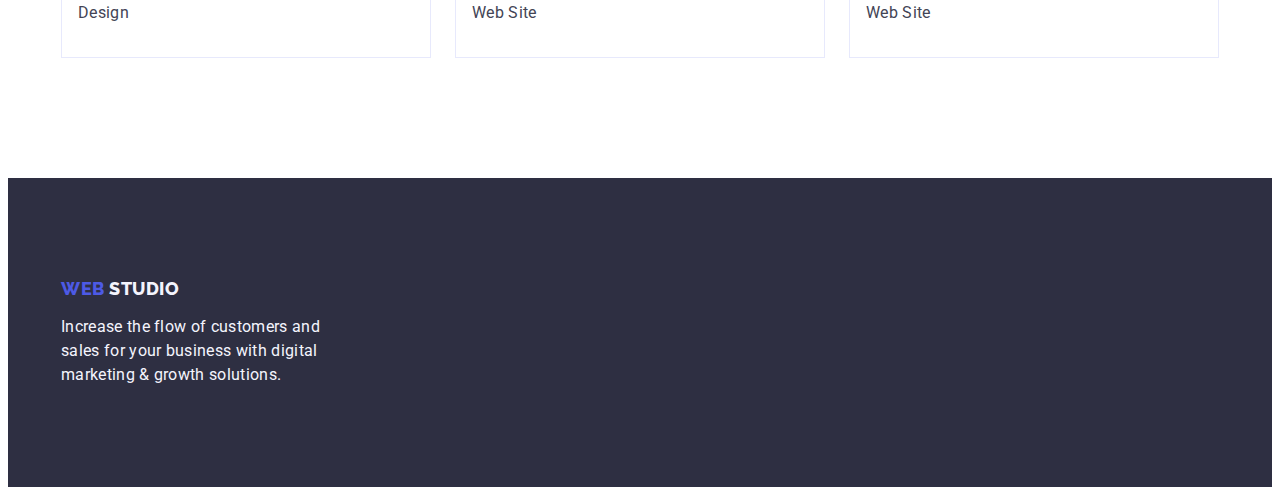
==== commit ccd9b067: "changed files" ====
--- a/portfolio.html
+++ b/portfolio.html
@@ -3,7 +3,7 @@
   <head>
     <meta charset="UTF-8" />
     <meta name="viewport" content="width=device-width, initial-scale=1.0" />
-    <title>Portfolio</title>
+    <title>WebStudio</title>
     <link rel="preconnect" href="https://fonts.googleapis.com" />
     <link rel="preconnect" href="https://fonts.gstatic.com" crossorigin />
     <link
@@ -17,15 +17,14 @@
       crossorigin="anonymous"
       referrerpolicy="no-referrer"
     />
-
     <link rel="stylesheet" href="./css/style.css" />
   </head>
   <body>
     <header class="page-header">
-      <div class="container page-header">
+      <div class="container header-container">
         <nav class="navigation">
           <a class="page-logo link" href="./index.html">
-            Web <span class="logo-second-part">Studio</span>
+            Web<span class="logo-second-part">Studio</span>
           </a>
           <ul class="menu list">
             <li class="menu-item">
@@ -57,7 +56,7 @@
     </header>
     <main>
       <section class="portfolio-main-section">
-        <div class="container portfolio-main">
+        <div class="container">
           <h1 class="visually-hidden">Main content</h1>
           <ul class="button-filter list">
             <li><button class="btn" type="button">All</button></li>
@@ -189,13 +188,15 @@
       </section>
     </main>
     <footer class="footer">
-      <a class="footer-logo link" href="./index.html">
-        Web <span class="footer-logo-second-part">Studio</span>
-      </a>
-      <p class="footer-description">
-        Increase the flow of customers and sales for your business with digital
-        marketing & growth solutions.
-      </p>
+      <div class="container">
+        <a class="footer-logo-link link" href="./index.html">
+          Web <span class="footer-logo-second-part">Studio</span>
+        </a>
+        <p class="footer-description">
+          Increase the flow of customers and sales for your business with
+          digital marketing & growth solutions.
+        </p>
+      </div>
     </footer>
   </body>
 </html>
--- a/css/style.css
+++ b/css/style.css
@@ -8,11 +8,6 @@
   --passive-background-color: #f4f4fd; /*Light, button bgc*/
   --active-background-color: #404bbf; /*Pressed state, active bgc*/
 }
-*,
-*::before,
-*::after {
-  box-sizing: border-box;
-}
 body {
   font-family: "Roboto", sans-serif;
   color: var(--secondary-color);
@@ -38,108 +33,69 @@
   display: block;
   max-width: 100%;
   object-fit: cover;
-  /* height: auto; */
 }
 .link {
   text-decoration: none;
 }
-.list {
-  list-style: none;
-}
-button:hover,
-button:focus {
-  border: 1px solid transparent
-  color: var(--focus-color);
-  background-color: var(--active-background-color);
-}
-.button-filter list {
-  display: flex;
-  justify-content: center;
-  gap: 24px;
-  margin-bottom: 72px;
-}
-.button {
-  display: block;
-  min-width: 169px;
-  height: 56px;
-  font-family: "Roboto", sans-serif;
-  border: none;
-  background-color: var(--accent-color);
-  color: var(--focus-color);
-  border-radius: 4px;
-  cursor: pointer;
-}
 button {
-  /* display: block;
-  min-width: 169px;
-  height: 56px */
-  /* cursor: pointer; */
-  /* color: var(--accent-color); */
   font-size: 16px;
   font-style: normal;
   font-weight: 500;
   line-height: 1.5;
   letter-spacing: 0.04em;
-  /* display: inline-flex;
-  align-items: flex-start; */
-
-  /* padding: 356px 635px 188px 635px; */
-  /* margin-bottom: 188px; */
-}
-.btn {
-  padding: 12px 24px;
-  border: 1px solid var(--secondary-background-color)
-}
+}
+
 a:hover,
 a:focus {
   color: var(--active-background-color);
-}
-
+} 
+
+/*Common styles*/
 .container {
-  max-width: 1440px;
-  /* padding-left: 0;
-  padding-right: 0;
-  margin-left: 0;
-  margin-right: 0; */
-}
-
-/*Common styles*/
-
-/* Header styles*/
-/* .page-header .container  */
-.page-header {
-  display: flex;
-  justify-content: space-between;
   width: 1158px;
   margin: 0 auto;
   padding: 0 15px;
-  padding-left: 156px;
-  border-bottom: 1px solid var(--secondary-background-color);
-}
-/* .container page-header {
- display: flex;
+}
+
+/* Header styles*/
+.page-header {
+ border-bottom: 1px solid var(--secondary-background-color);
+}
+.header-container {
+  display: flex; 
+  align-items: center;
+} 
+.navigation {
+  display: flex;
   justify-content: space-between;
-  width: 1158px;
-  margin: 0 auto;
-  padding: 0 15px;
-  padding-left: 156px;
-} */
-.navigation {
-  display: flex;
-  justify-content: space-between;
   align-items: center;
 }
 .menu .list {
   display: flex;
-  gap: 24px;
+  padding: 40 px 24px;
+  align-items: center;
 }
 .menu {
   display: flex;
+  align-items: center;
   gap: 40px;
 }
+.contact-info {
+  margin-left: auto;
+}
 .contact {
-  display: inline-flex;
-  column-gap: 40px;
+  display: flex;
+  justify-content: center;
+  align-items: center;
+  gap: 40px;
+  font-style: normal;
+}
+.contact-list-link {
+  color: var(--secondary-color);
+}
+.contact-list-link:hover,
+.contact-list-link:focus {
+  color: var(--active-background-color);
 }
 .page-logo {
   font-family: "Raleway", sans-serif;
@@ -169,29 +125,15 @@
 .menu-link:focus {
   color: var(--active-background-color);
 }
-.contact-info {
-  display: flex;
-  font-style: normal;
-}
-.contact-list-link {
-  display: flex;
-  line-height: 1.5;
-  letter-spacing: 0.02em;
-  color: var(--secondary-color);
-}
-.contact-list-link:hover,
-.contact-list-link:focus {
-  color: var(--active-background-color);
-}
-
 /* Header styles*/
 
+
 /*Main page styles*/
-/* .container .order-service {
+.container .order-service {
   margin-left: auto;
   margin-right: auto;
   padding-bottom: 120px;
-} */
+}
 .order-service {
   background-color: var(--primary-color);
   padding: 188px 0;
@@ -203,13 +145,25 @@
   letter-spacing: 0.02em;
   color: var(--focus-color);
   text-align: center;
-  padding-top: 188px;
-}
-
+  margin: 0 auto;
+  margin-bottom: 48px;
+}
+.button {
+  display: block;
+  margin: 0 auto;
+  min-width: 169px;
+  height: 56px;
+  border: none;
+  background-color: var(--accent-color);
+  color: var(--focus-color);
+  border-radius: 4px;
+  cursor: pointer;
+}
+.button:hover,
+.button:focus {
+  background-color: var(--active-background-color);
+}
 .main-content {
-  display: inline-flex;
-  flex-direction: column;
-  align-items: flex-start;
   padding: 120px 0;
 }
 .visually-hidden {
@@ -226,28 +180,19 @@
 }
 .main-content-list {
   display: flex;
-  flex-direction: wrap;
-  align-items: flex-start;
   gap: 24px;
-  padding: 120px 156px;
-}
-.main-content-list .list-item {
-  width: calc((100%-72px) / 4);
-}
-.list-item-heading {
-  padding-bottom: 8px;
-}
-/* .main-content-list list {
-  display: inline-flex;
-  flex-direction: column;
-  align-items: flex-start;
-} */
+}
+.list-item {
+  width: calc((100% - 3 * 24px) / 4);
+  background-color: #ffffff;
+}
 .list-item-heading {
   font-weight: 500;
   font-size: 20px;
   line-height: 1.2;
   letter-spacing: 0.02em;
   color: var(--primary-color);
+  margin-bottom: 8px;
 }
 .list-item-description {
   font-size: 16px;
@@ -255,21 +200,15 @@
   letter-spacing: 0.02em;
   color: var(--secondary-color);
 }
-.list-item {
-  background-color: #ffffff;
-}
-.secondary-contant {
+.secondary-content {
   padding-bottom: 120px;
-  /* display: flex; */
 }
 .secondary-contant-list {
   display: flex;
-  flex-direction: wrap;
-  /* align-items: flex-start; */
   gap: 24px;
 }
 .secondary-contant-list .list-item {
-  width: calc((100%-48px) / 3);
+  width: calc((100% - 48px) / 3);
 }
 .secondary-title {
   font-size: 36px;
@@ -279,7 +218,6 @@
   text-transform: capitalize;
   color: var(--primary-color);
   margin-bottom: 72px;
-  padding-top: 120px;
 }
 .our-team {
   padding: 120px 0;
@@ -287,24 +225,21 @@
 }
 .our-team-list {
   display: flex;
-  flex-direction: wrap;
-  /* align-items: flex-start; */
   gap: 24px;
 }
 .our-team-list .list-item {
-  width: calc((100%-72px) / 4);
+  width: calc((100% - 72px) / 4);
   border-radius: 0px 0px 4px 4px;
 }
-.our-team-list .list-item-heading {
+.team-title {
   text-align: center;
-  margin-bottom: 8px;
-}
-.our-team-list .list-item-description {
+}
+.team-description {
   text-align: center;
-  padding-top: 8px;
-}
-
-/*Main page styles*/
+}
+.container-members {
+  padding: 32px 0;
+}
 .section-title {
   font-size: 20px;
   font-weight: 500;
@@ -316,25 +251,41 @@
   color: var(--secondary-color);
   line-height: 1.5;
 }
+
+/*Main page styles*/
+
 /*Portfolio styles*/
+
 .portfolio-main-section {
   padding-top: 96px;
   padding-bottom: 120px;
 }
+.button-filter {
+  display: flex;
+  justify-content: center;
+  gap: 24px;
+  margin-bottom: 72px;
+}
+.btn {
+  color: var(--accent-color);
+  background-color: var(--passive-background-color);
+  padding: 12px 24px;
+  border: 1px solid var(--secondary-background-color);
+  border-radius: 4px;
+}
 .all-blocks-list {
   display: flex;
   flex-wrap: wrap;
   column-gap: 24px;
   row-gap: 48px;
 }
-.list .block {
-  calc((100% - 48px) / 3);
+.block {
+  width: calc((100% - 48px) / 3);
 }
 .container-about {
   padding: 32px 16px;
   border: 1px solid var(--secondary-background-color);
   border-top: none;
-  margin-bottom: 8px;
 }
 .block-title {
   font-weight: 500;
@@ -342,28 +293,29 @@
   line-height: 1.2;
   letter-spacing: 0.02em;
   color: var(--primary-color);
+  margin-bottom: 8px
 }
 .block-text {
   line-height: 1.5;
   letter-spacing: 0.02em;
   color: var(--secondary-color);
 }
+.block-line {
+   width: calc((100% - 48px) / 3); 
+}
+
 /*Portfolio styles*/
 
 /*Footer styles*/
-.container .footer {
-  display: flex;
-  align-items: center;
+
+.container .footer-logo-link {
+  display: inline-block;
+  margin-bottom: 16px; 
 }
 .footer {
   padding: 100px 0;
   background-color: var(--primary-color);
-}
-.footer-logo link {
-  display: inline-block;
-  margin-bottom: 16px;
-}
-.footer-logo {
+.footer-logo-link {
   font-family: "Raleway", sans-serif;
   font-weight: 800;
   font-size: 18px;
@@ -380,5 +332,6 @@
   line-height: 1.5;
   color: var(--passive-background-color);
   letter-spacing: 0.02em;
+  max-width: 264px;
 }
 /*Footer styles*/
